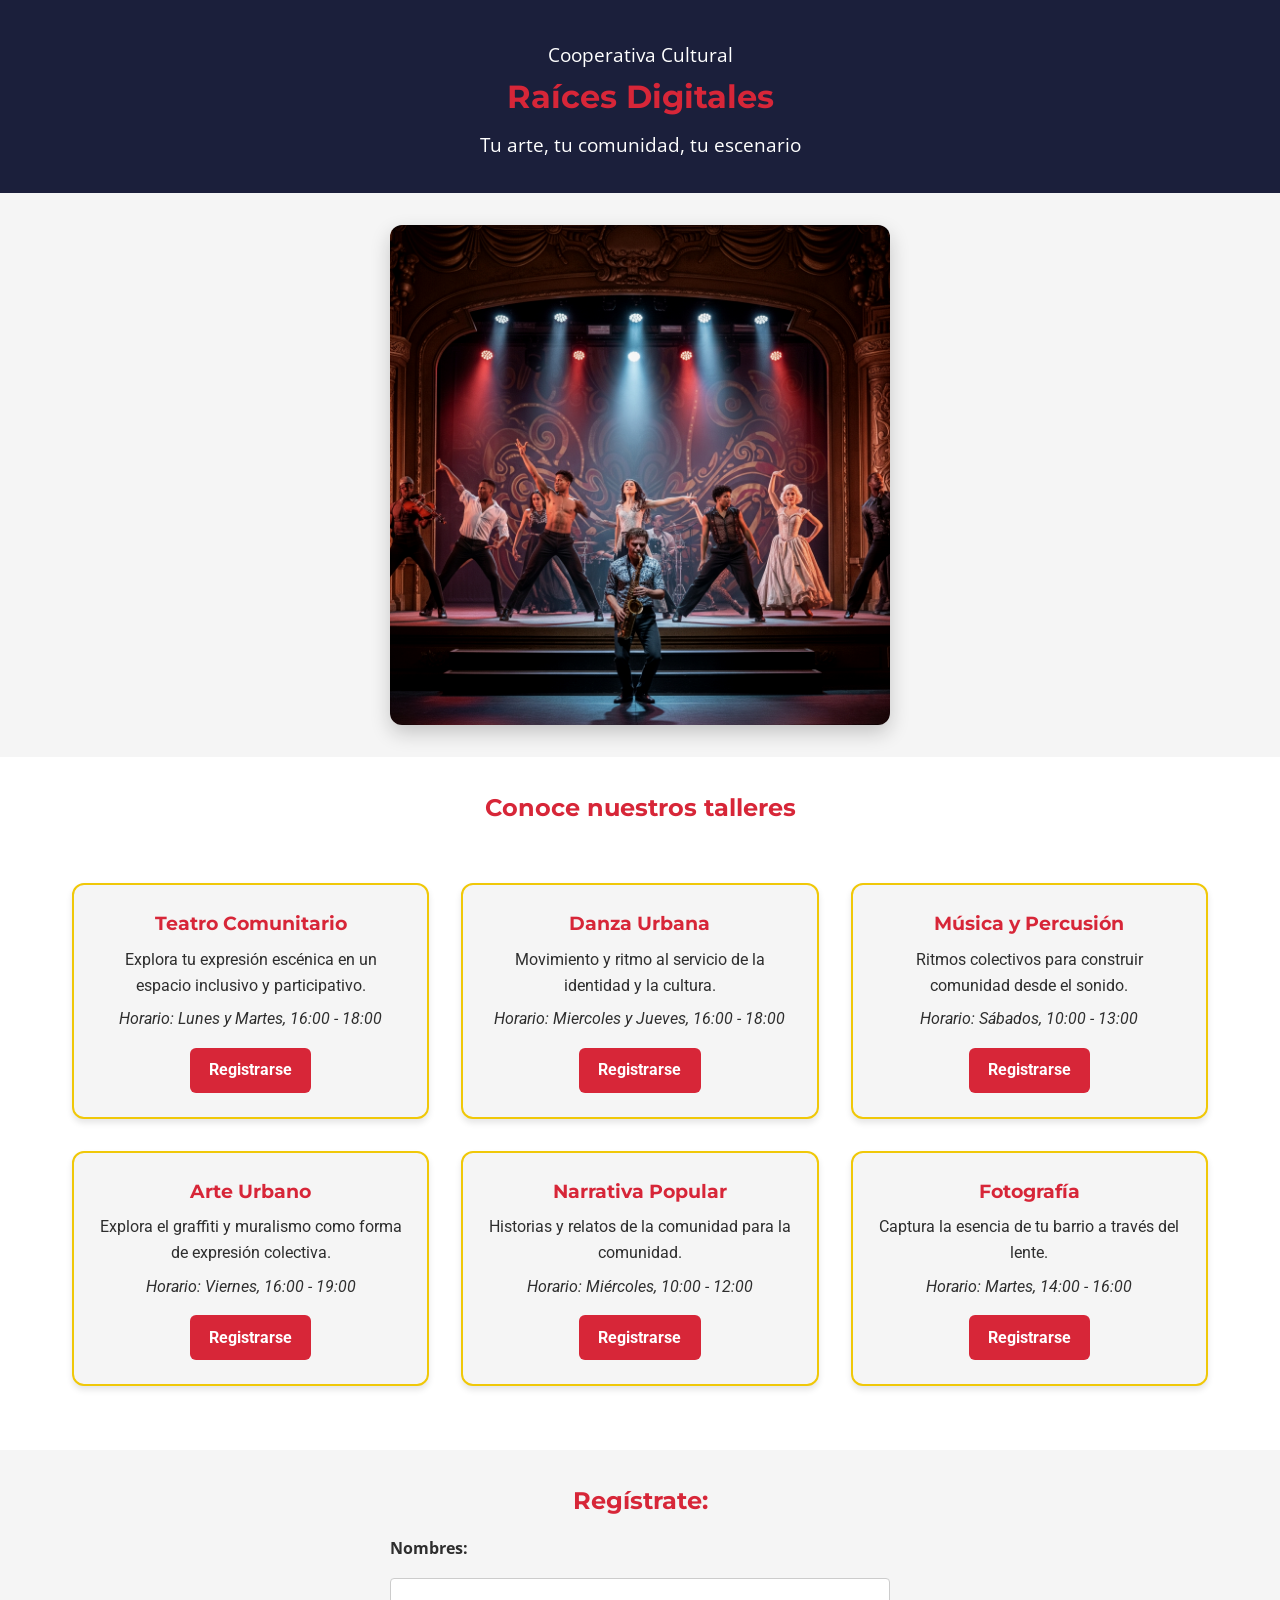
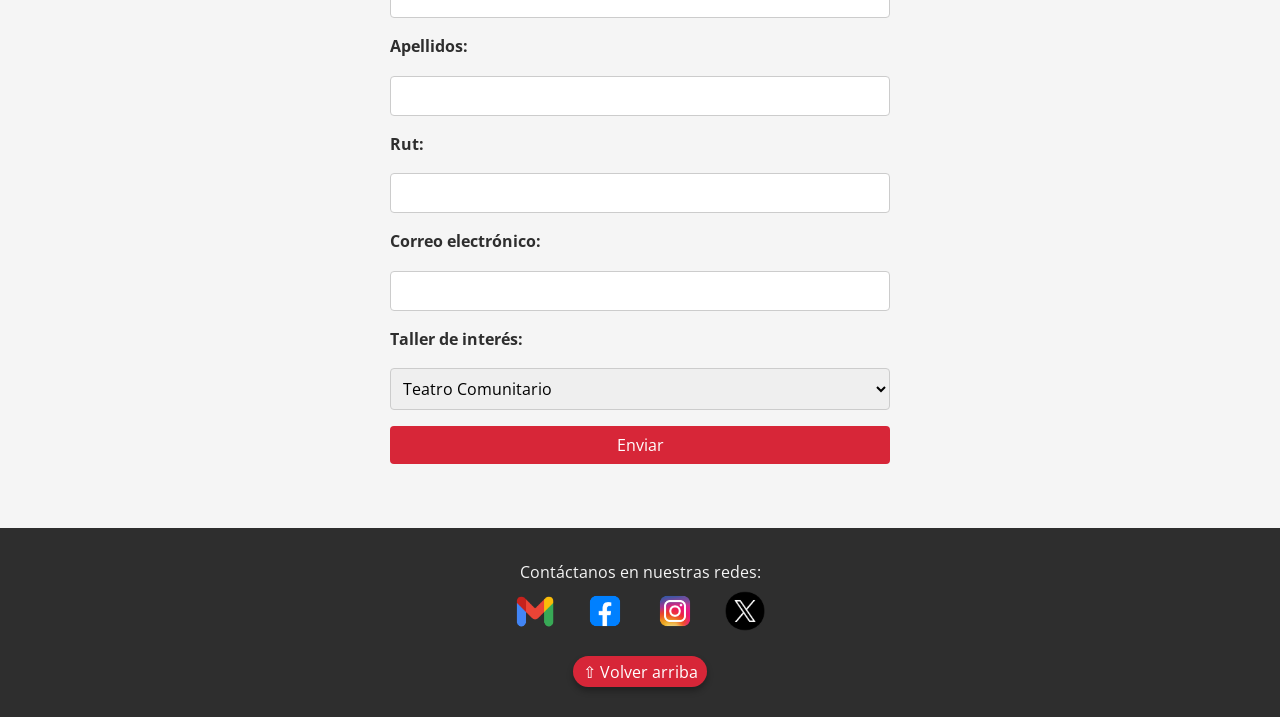
==== Evaluaciones/Sumativa 2/index.html @ 77fc4990 "2do trabajo" ====
<!DOCTYPE html>
<html lang="es">
<head>
  <meta charset="UTF-8" />
  <meta name="viewport" content="width=device-width, initial-scale=1.0" />
  <title>Raíces Digitales - Talleres</title>
  <link href="https://fonts.googleapis.com/css2?family=Montserrat:wght@600&family=Roboto&display=swap" rel="stylesheet">
  <link rel="stylesheet" href="css/style.css" />
</head>
<body>
  <header id="inicio">
    <p>Cooperativa Cultural</p>
    <h1>Raíces Digitales</h1>
    <p>Tu arte, tu comunidad, tu escenario</p>
  </header>

  <section class="presentacion">
  <img src="assets/arte-comunitario.png" alt="Arte comunitario urbano" />
  </section>

  <section class="talleres">
    <h2>Conoce nuestros talleres</h2>
    <div class="tarjetas">
      <div class="tarjeta">
        <h3>Teatro Comunitario</h3>
        <p>Explora tu expresión escénica en un espacio inclusivo y participativo.</p>
        <span>Horario: Lunes y Martes, 16:00 - 18:00</span>
        <a href="#registro" class="btn">Registrarse</a>
      </div>
      <div class="tarjeta">
        <h3>Danza Urbana</h3>
        <p>Movimiento y ritmo al servicio de la identidad y la cultura.</p>
        <span>Horario: Miercoles y Jueves, 16:00 - 18:00</span>
        <a href="#registro" class="btn">Registrarse</a>
      </div>
      <div class="tarjeta">
        <h3>Música y Percusión</h3>
        <p>Ritmos colectivos para construir comunidad desde el sonido.</p>
        <span>Horario: Sábados, 10:00 - 13:00</span>
        <a href="#registro" class="btn">Registrarse</a>
      </div>
      <div class="tarjeta">
        <h3>Arte Urbano</h3>
        <p>Explora el graffiti y muralismo como forma de expresión colectiva.</p>
        <span>Horario: Viernes, 16:00 - 19:00</span>
        <a href="#registro" class="btn">Registrarse</a>
      </div>
      <div class="tarjeta">
        <h3>Narrativa Popular</h3>
        <p>Historias y relatos de la comunidad para la comunidad.</p>
        <span>Horario: Miércoles, 10:00 - 12:00</span>
        <a href="#registro" class="btn">Registrarse</a>
      </div>
      <div class="tarjeta">
        <h3>Fotografía</h3>
        <p>Captura la esencia de tu barrio a través del lente.</p>
        <span>Horario: Martes, 14:00 - 16:00</span>
        <a href="#registro" class="btn">Registrarse</a>
      </div>
    </div>
  </section>

  <section class="contacto" id="registro">
    <h2>Regístrate:</h2>
    <form>
      <label for="nombres">Nombres:</label>
      <input type="text" id="nombres" name="nombres" required />

      <label for="apellidos">Apellidos:</label>
      <input type="text" id="apellidos" name="apellidos" required />     

      <label for="rut">Rut:</label>
      <input type=" " id="rut" name="rut" required />

      <label for="correo">Correo electrónico:</label>
      <input type="email" id="correo" name="correo" required />

      <label for="taller">Taller de interés:</label>
      <select id="taller" name="taller">
        <option value="teatro">Teatro Comunitario</option>
        <option value="danza">Danza Urbana</option>
        <option value="musica">Música y Percusión</option>
        <option value="arteurbano">Arte Urbano</option>
        <option value="narrativa">Narrativa Popular</option>
        <option value="fotografia">Fotografía Social</option>
      </select>

      <button type="submit">Enviar</button>
    </form>
  </section>

<footer>
  <p>Contáctanos en nuestras redes:</p>
  <div class="redes">
    <span><img src="assets/email.png" alt="Email"></span>
    <span><img src="assets/facebook.png" alt="Facebook"></span>
    <span><img src="assets/instagram.png" alt="Instagram"></span>
    <span><img src="assets/twitter.png" alt="Twitter"></span>
  </div>
  <a href="#inicio" class="volver-arriba">&#8679; Volver arriba</a>
</footer>
</body>
</html>
---- Evaluaciones/Sumativa 2/css/style.css ----
@import url('https://fonts.googleapis.com/css2?family=Montserrat:wght@600&family=Open+Sans&display=swap');

:root {
  --color-primario: #D72638;
  --color-secundario: #1B1F3B;
  --color-complementario: #F0C808;
  --color-neutral-claro: #F5F5F5;
  --color-neutral-oscuro: #2E2E2E;
  --fuente-titulos: 'Montserrat', sans-serif;
  --fuente-texto: 'Open Sans', sans-serif;
}

* {
  box-sizing: border-box;
  margin: 0;
  padding: 0;
}

body {
  font-family: var(--fuente-texto);
  background-color: var(--color-neutral-claro);
  color: var(--color-neutral-oscuro);
  line-height: 1.6;
}

header {
  background-color: var(--color-secundario);
  color: white;
  text-align: center;
  padding: 2rem 1rem;
}

header h1 {
  font-family: var(--fuente-titulos);
  font-size: 2rem;
  color: var(--color-primario);
}

header p {
  font-size: 1.2rem;
  margin-top: 0.5rem;
}

.presentacion img {
  width: 100%;
  max-width: 500px;
  height: auto;
  display: block;
  margin: 2rem auto;
  border-radius: 12px;
  box-shadow: 0 8px 20px rgba(0, 0, 0, 0.2);
  transition: transform 0.4s ease, box-shadow 0.4s ease, filter 0.4s ease;
  filter: contrast(1.05) brightness(0.97);
}

.presentacion img:hover {
  transform: scale(1.03);
  box-shadow: 0 12px 28px rgba(0, 0, 0, 0.3);
  filter: contrast(1.1) brightness(1);
}

.talleres {
  padding: 2rem 1rem;
  background-color: white;
}

.talleres h2 {
  text-align: center;
  margin-bottom: 1.5rem;
  color: var(--color-primario);
  font-family: var(--fuente-titulos);
}

.tarjetas {
  display: grid;
  grid-template-columns: repeat(auto-fit, minmax(300px, 1fr));
  gap: 2rem;
  max-width: 1200px;
  margin: 0 auto;
  padding: 2rem;
  justify-items: center;
}

.tarjeta {
  background-color: #F5F5F5;
  border: 2px solid #F0C808;
  padding: 1.5rem;
  border-radius: 12px;
  box-shadow: 0 4px 6px rgba(0,0,0,0.1);
  text-align: center;
  font-family: 'Roboto', sans-serif;
}

.btn {
  display: inline-block;
  margin-top: 1rem;
  padding: 0.6rem 1.2rem;
  background-color: #D72638;
  color: white;
  text-decoration: none;
  border-radius: 6px;
  font-weight: bold;
}

.btn:hover {
  background-color: #b71c2a;
  transition: background-color 0.3s ease;
}

.tarjeta h3 {
  margin-bottom: 0.5rem;
  font-family: var(--fuente-titulos);
  color: var(--color-primario);
}

.tarjeta span {
  display: block;
  margin-top: 0.5rem;
  font-style: italic;
}

.contacto {
  padding: 2rem 1rem;
  background-color: var(--color-neutral-claro);
}

.contacto h2 {
  text-align: center;
  margin-bottom: 1rem;
  color: var(--color-primario);
  font-family: var(--fuente-titulos);
}

form {
  max-width: 500px;
  margin: 0 auto;
  display: flex;
  flex-direction: column;
  gap: 1rem;
}

label {
  font-weight: bold;
}

input, select, button {
  padding: 0.5rem;
  font-size: 1rem;
  border-radius: 4px;
  border: 1px solid #ccc;
  font-family: var(--fuente-texto);
}

button {
  background-color: var(--color-primario);
  color: white;
  border: none;
  cursor: pointer;
  transition: background-color 0.3s;
}

button:hover {
  background-color: #b81e2c;
}

footer {
  background-color: var(--color-neutral-oscuro);
  color: white;
  text-align: center;
  padding: 1rem;
  margin-top: 2rem;
}

@media (max-width: 768px) {
  .tarjetas {
    flex-direction: column;
    align-items: center;
  }
}

.volver-arriba {
  position: static;
  bottom: 20px;
  right: 20px;
  z-index: 1000;
  font-size: 1rem;
  text-decoration: none;
  background-color: #D72638;
  color: white;
  padding: 0.3rem 0.6rem;
  border-radius: 50px;
  box-shadow: 0 4px 6px rgba(0, 0, 0, 0.3);
  transition: background-color 0.3s ease;
}

.volver-arriba:hover {
  background-color: #b71c2a;
}

footer {
  background-color: #2E2E2E;
  color: #F5F5F5;
  padding: 2rem;
  text-align: center;
  position: relative;
}

footer .redes {
  margin-bottom: 1rem;
}

footer .redes img {
  width: 50px;
  height: 50px;
  margin: 0 0.5rem;
  transition: transform 0.3s ease;
}

footer .redes img:hover {
  transform: scale(1.2);
}
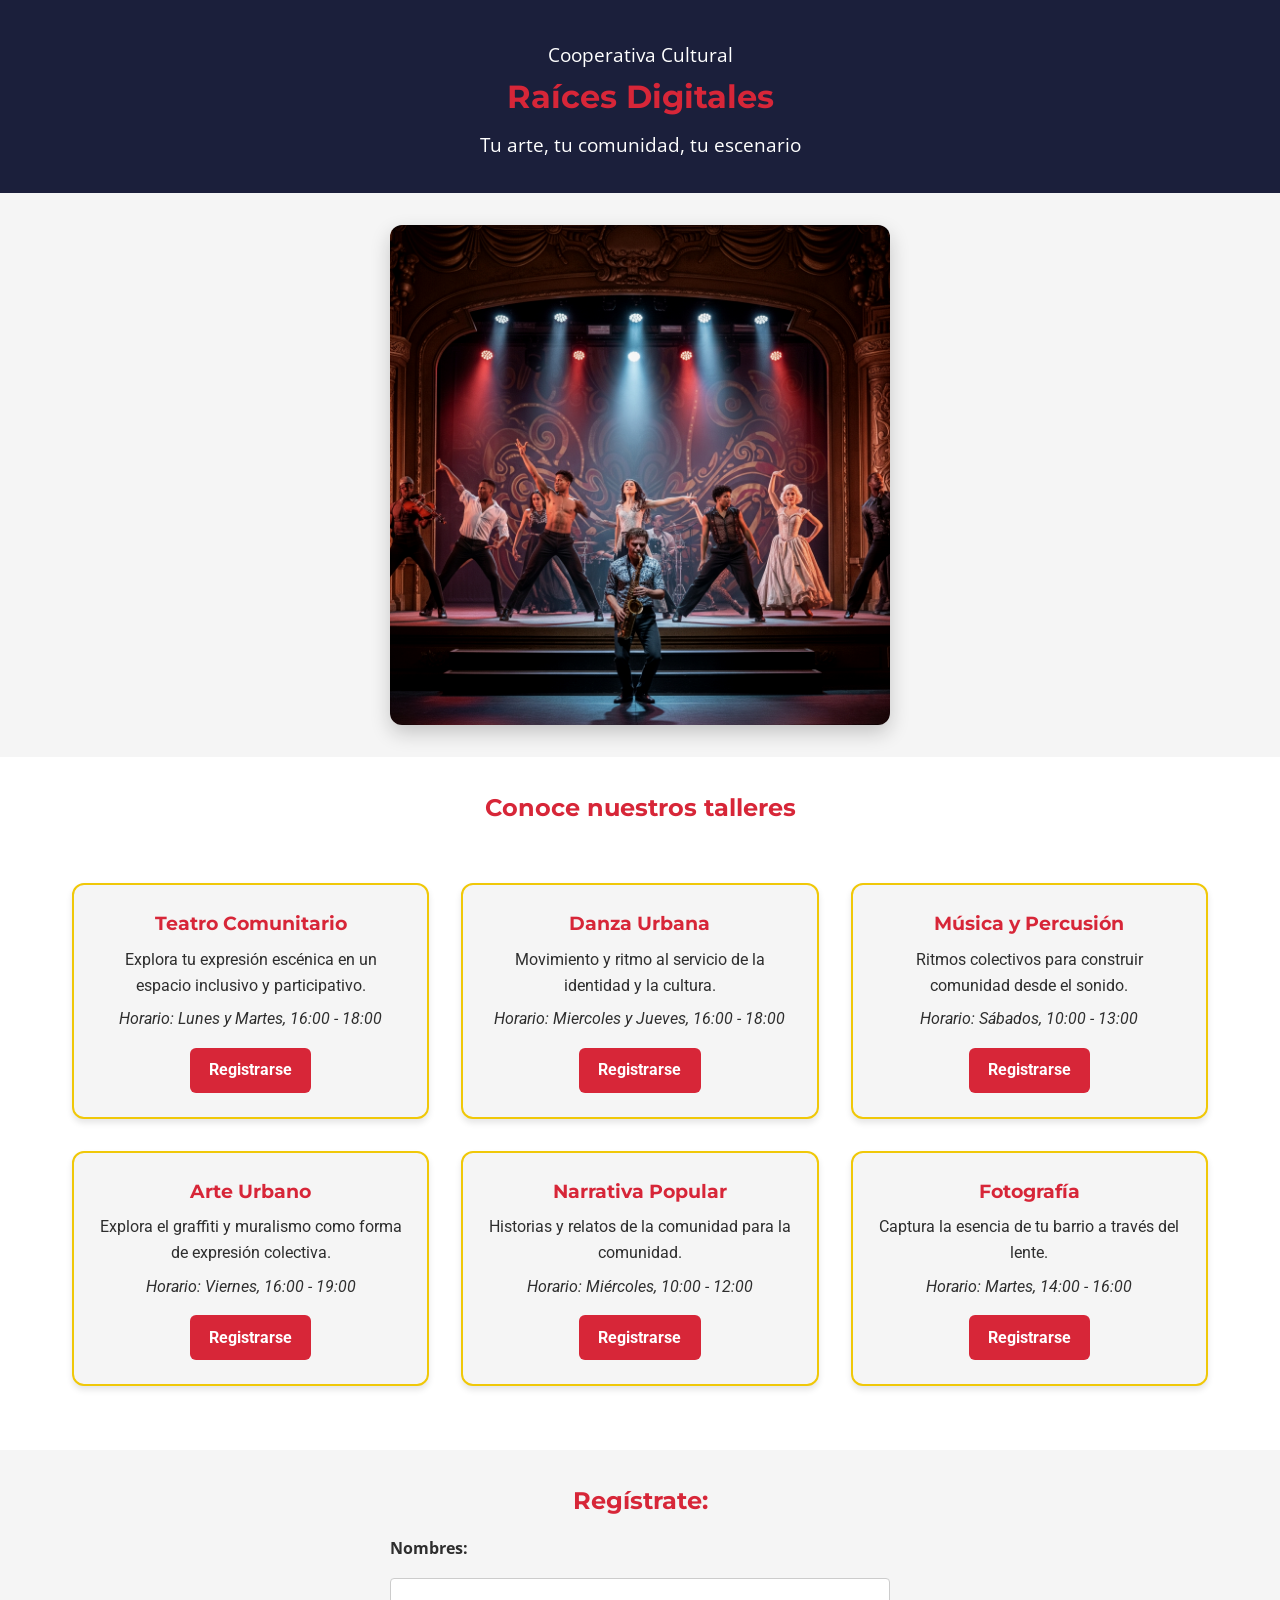
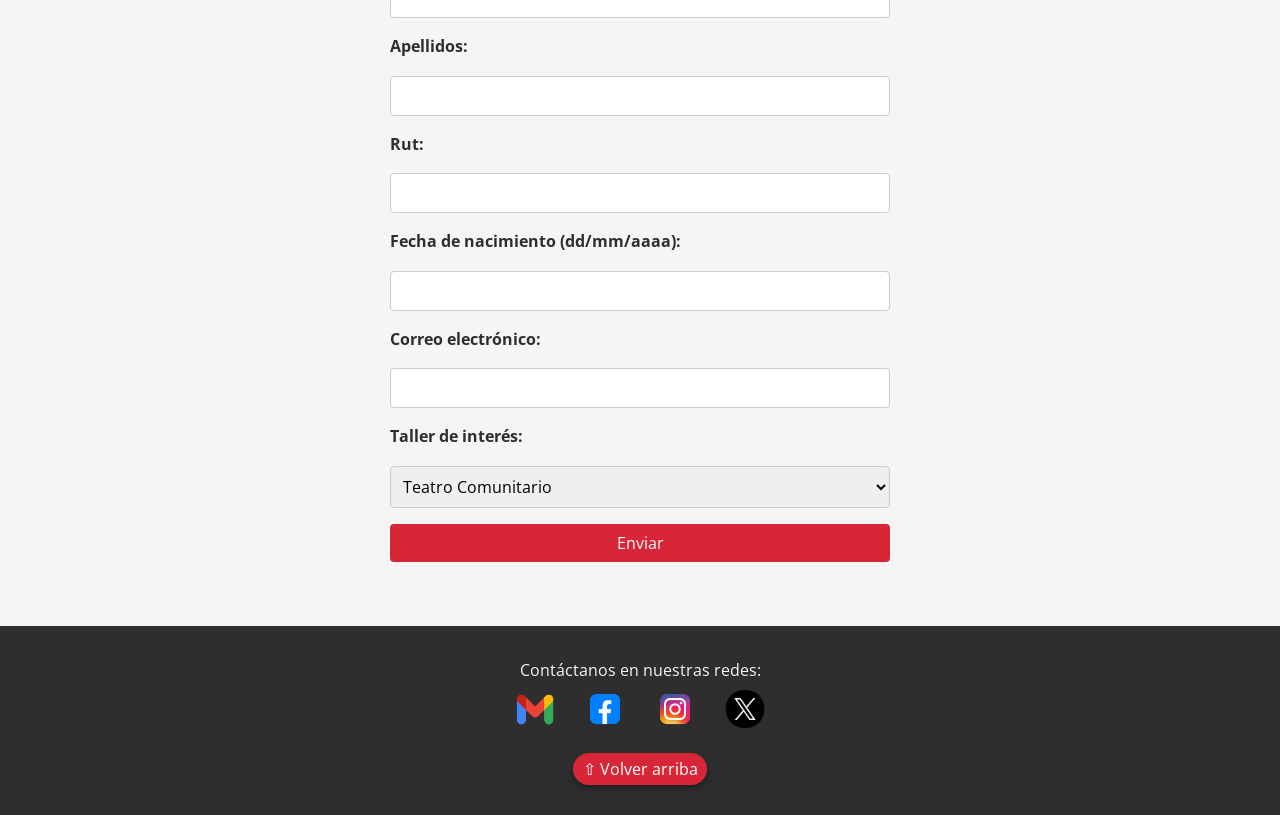
==== commit c5fb8d49: "pequeño avance" ====
--- a/Evaluaciones/Sumativa 2/index.html
+++ b/Evaluaciones/Sumativa 2/index.html
@@ -66,11 +66,24 @@
       <label for="nombres">Nombres:</label>
       <input type="text" id="nombres" name="nombres" required />
 
+<!--       <script>
+        function separar(){
+          let nombre = document.getElementById('nombre').value;
+          let 
+
+        }
+
+
+      </script> -->
+
       <label for="apellidos">Apellidos:</label>
       <input type="text" id="apellidos" name="apellidos" required />     
 
       <label for="rut">Rut:</label>
       <input type=" " id="rut" name="rut" required />
+
+      <label for="fecha de nacimiento">Fecha de nacimiento (dd/mm/aaaa):</label>
+      <input type="fecha" id="fecha" name="fecha" required />
 
       <label for="correo">Correo electrónico:</label>
       <input type="email" id="correo" name="correo" required />
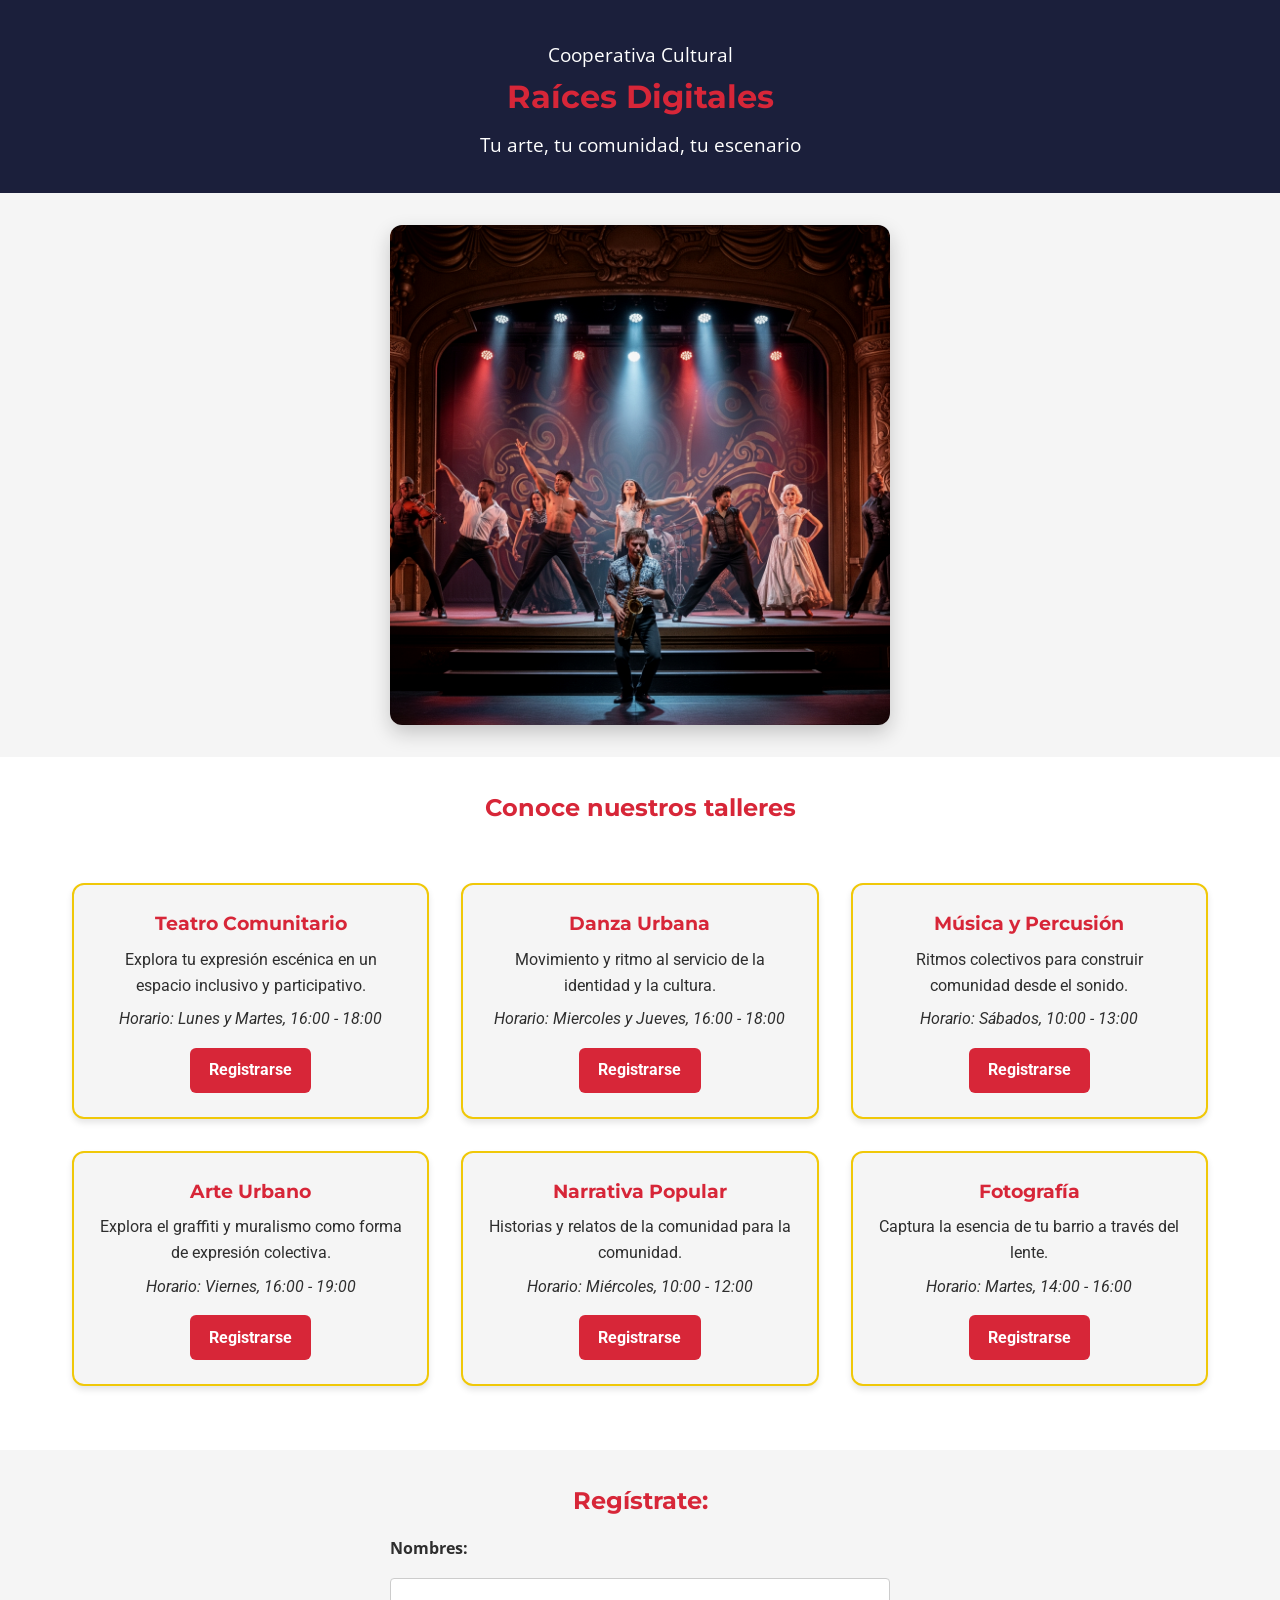
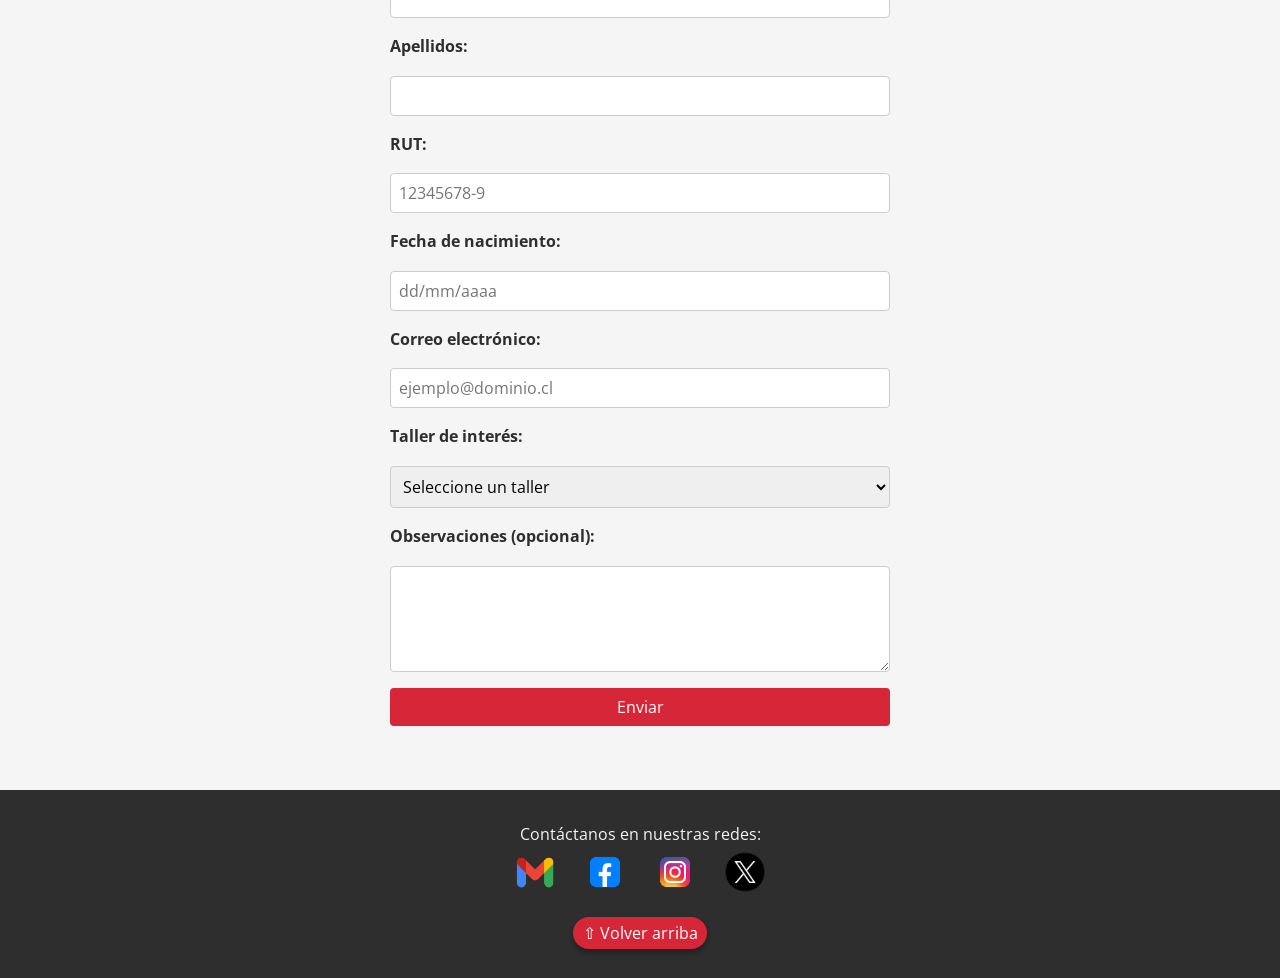
==== commit fe6325e2: "ajustes fomulario/css" ====
--- a/Evaluaciones/Sumativa 2/index.html
+++ b/Evaluaciones/Sumativa 2/index.html
@@ -62,34 +62,25 @@
 
   <section class="contacto" id="registro">
     <h2>Regístrate:</h2>
-    <form>
+    <form id="formulario">
       <label for="nombres">Nombres:</label>
-      <input type="text" id="nombres" name="nombres" required />
-
-<!--       <script>
-        function separar(){
-          let nombre = document.getElementById('nombre').value;
-          let 
-
-        }
-
-
-      </script> -->
+      <input type="text" id="nombres" name="nombres" required>
 
       <label for="apellidos">Apellidos:</label>
-      <input type="text" id="apellidos" name="apellidos" required />     
+      <input type="text" id="apellidos" name="apellidos" required>
 
-      <label for="rut">Rut:</label>
-      <input type=" " id="rut" name="rut" required />
+      <label for="rut">RUT:</label>
+      <input type="text" id="rut" name="rut" placeholder="12345678-9" required>
 
-      <label for="fecha de nacimiento">Fecha de nacimiento (dd/mm/aaaa):</label>
-      <input type="fecha" id="fecha" name="fecha" required />
+      <label for="fecha">Fecha de nacimiento:</label>
+      <input type="text" id="fecha" name="fecha" placeholder="dd/mm/aaaa" required>
 
       <label for="correo">Correo electrónico:</label>
-      <input type="email" id="correo" name="correo" required />
+      <input type="email" id="correo" name="correo" placeholder="ejemplo@dominio.cl" required>
 
       <label for="taller">Taller de interés:</label>
-      <select id="taller" name="taller">
+      <select id="taller" name="taller" required>
+        <option value="">Seleccione un taller</option>
         <option value="teatro">Teatro Comunitario</option>
         <option value="danza">Danza Urbana</option>
         <option value="musica">Música y Percusión</option>
@@ -97,6 +88,9 @@
         <option value="narrativa">Narrativa Popular</option>
         <option value="fotografia">Fotografía Social</option>
       </select>
+
+      <label for="observaciones">Observaciones (opcional):</label>
+      <textarea id="observaciones" name="observaciones" rows="4"></textarea>
 
       <button type="submit">Enviar</button>
     </form>
--- a/Evaluaciones/Sumativa 2/css/style.css
+++ b/Evaluaciones/Sumativa 2/css/style.css
@@ -219,3 +219,13 @@
 footer .redes img:hover {
   transform: scale(1.2);
 }
+
+textarea {
+  padding: 0.5rem;
+  font-size: 1rem;
+  font-family: var(--fuente-texto);
+  border-radius: 4px;
+  border: 1px solid #ccc;
+  resize: vertical;
+  min-height: 80px;
+}
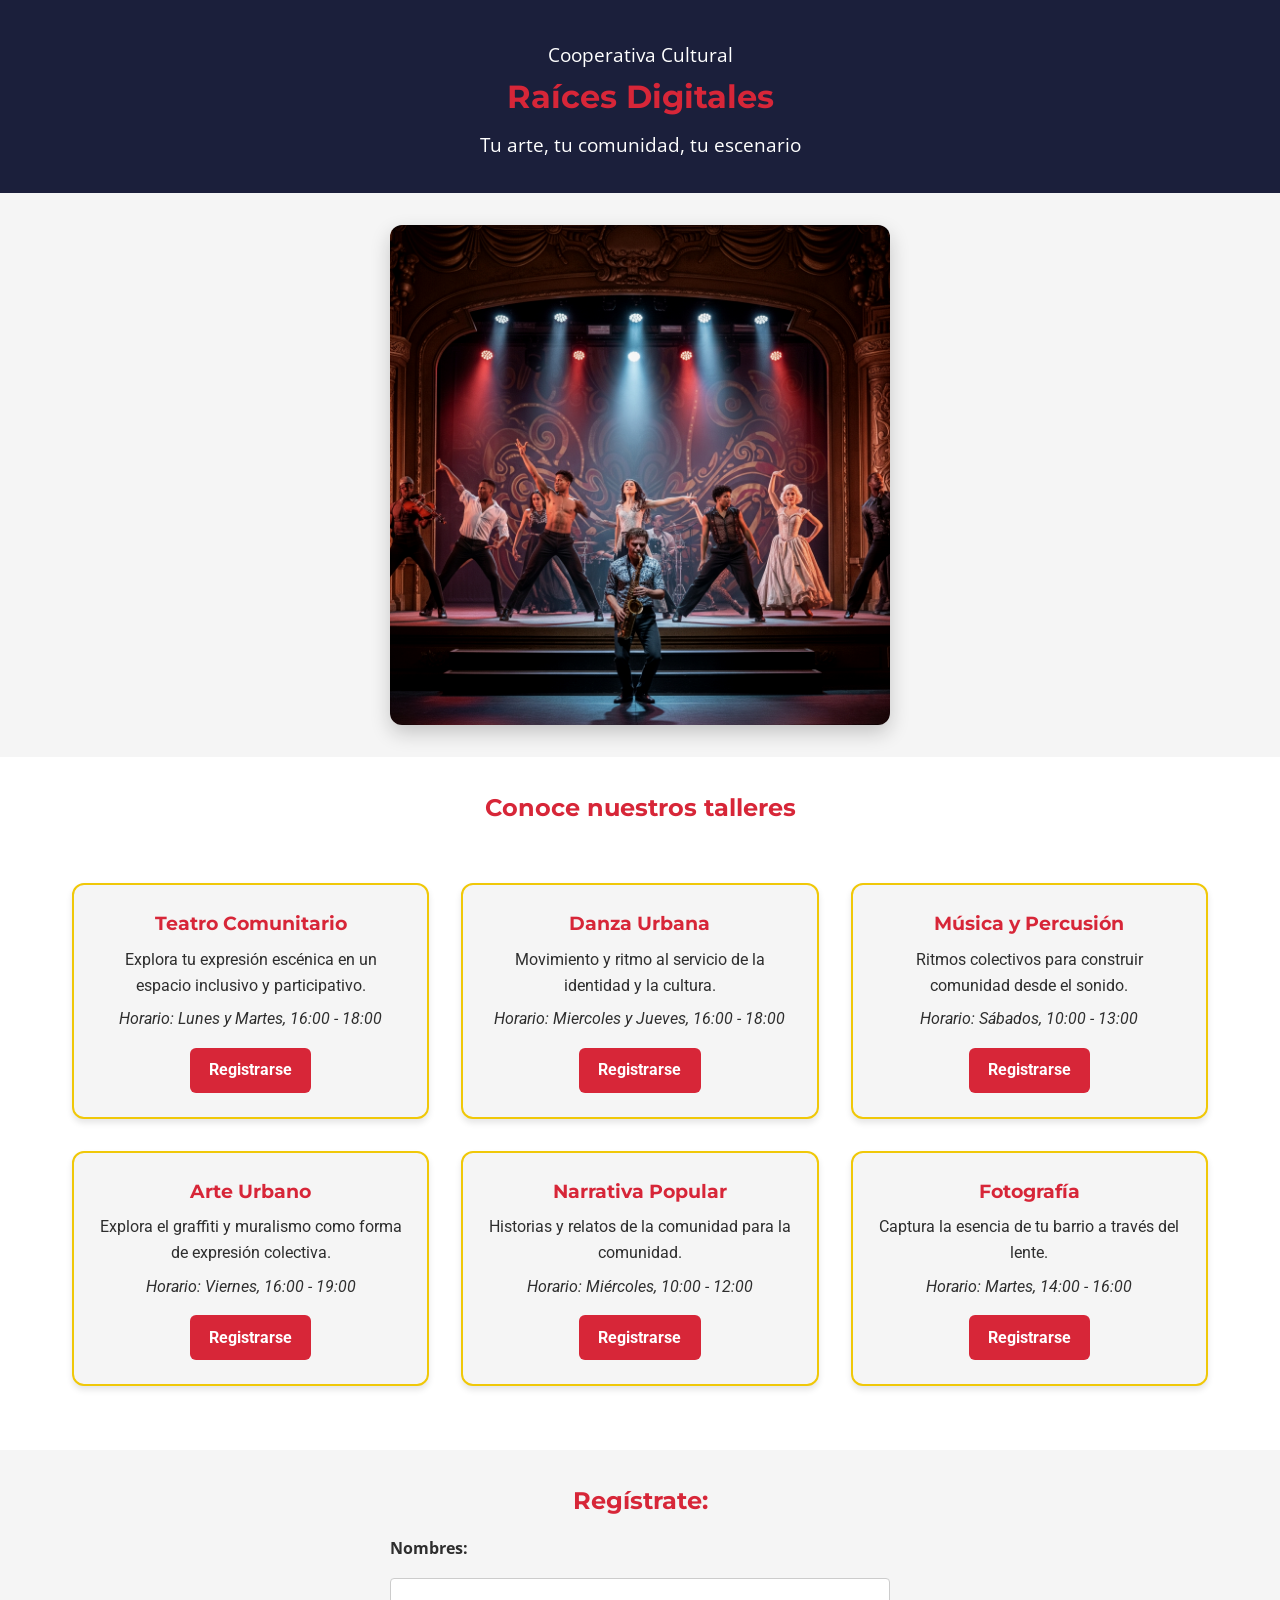
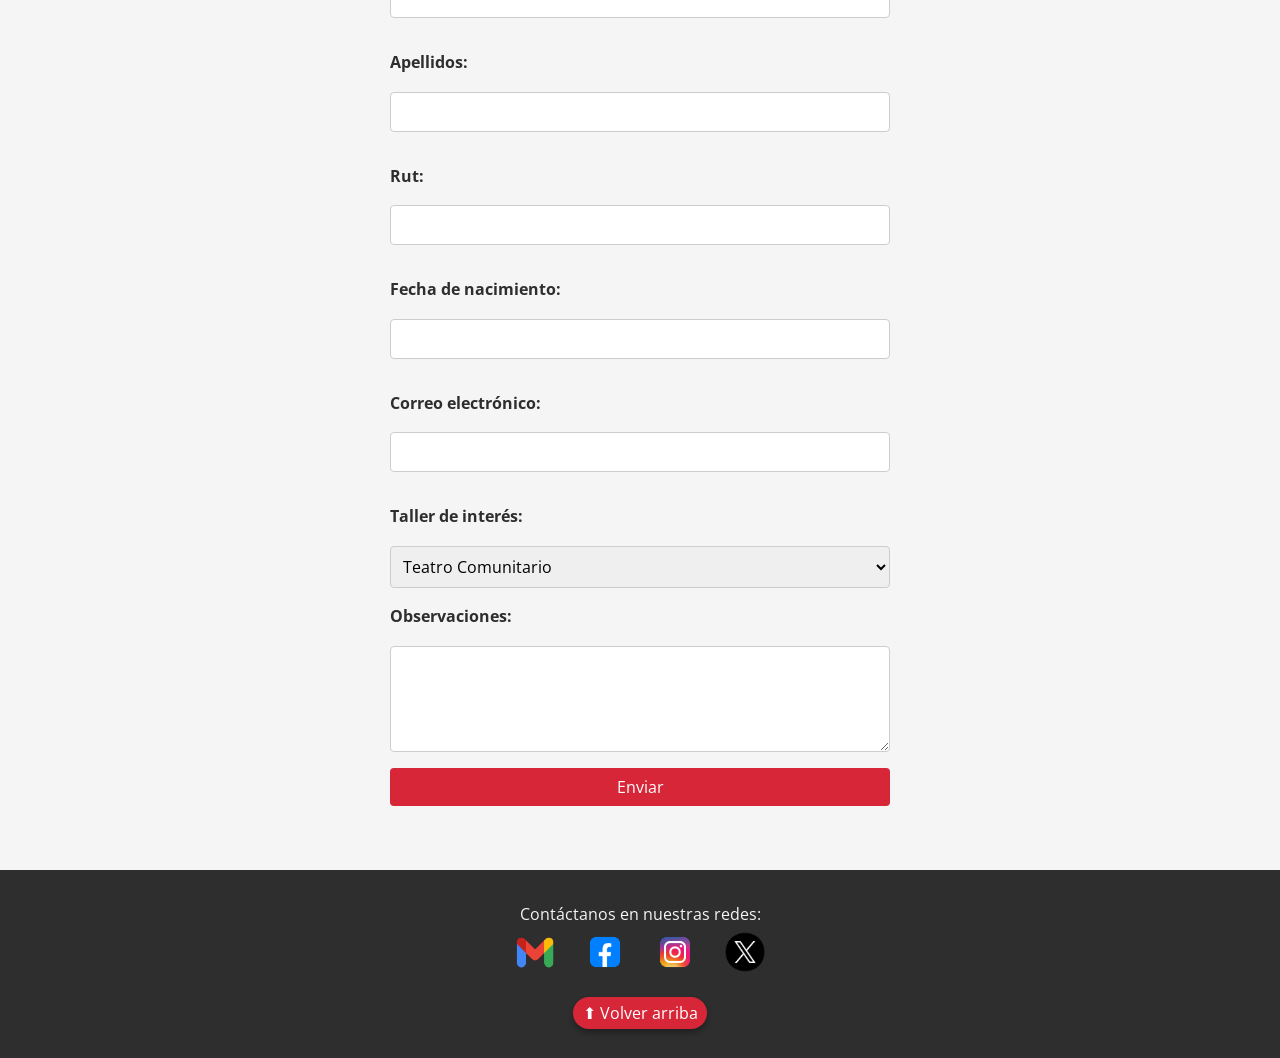
==== commit e0072cf2: "creacion de script" ====
--- a/Evaluaciones/Sumativa 2/index.html
+++ b/Evaluaciones/Sumativa 2/index.html
@@ -6,6 +6,7 @@
   <title>Raíces Digitales - Talleres</title>
   <link href="https://fonts.googleapis.com/css2?family=Montserrat:wght@600&family=Roboto&display=swap" rel="stylesheet">
   <link rel="stylesheet" href="css/style.css" />
+
 </head>
 <body>
   <header id="inicio">
@@ -15,7 +16,7 @@
   </header>
 
   <section class="presentacion">
-  <img src="assets/arte-comunitario.png" alt="Arte comunitario urbano" />
+    <img src="assets/arte-comunitario.png" alt="Arte comunitario urbano" />
   </section>
 
   <section class="talleres">
@@ -62,25 +63,29 @@
 
   <section class="contacto" id="registro">
     <h2>Regístrate:</h2>
-    <form id="formulario">
+    <form onsubmit="return validarFormulario()">
       <label for="nombres">Nombres:</label>
-      <input type="text" id="nombres" name="nombres" required>
+      <input type="text" id="nombres" name="nombres" required />
+      <span class="error" id="error-nombres"></span>
 
       <label for="apellidos">Apellidos:</label>
-      <input type="text" id="apellidos" name="apellidos" required>
-
-      <label for="rut">RUT:</label>
-      <input type="text" id="rut" name="rut" placeholder="12345678-9" required>
+      <input type="text" id="apellidos" name="apellidos" required />
+      <span class="error" id="error-apellidos"></span>
+
+      <label for="rut">Rut:</label>
+      <input type="text" id="rut" name="rut" required />
+      <span class="error" id="error-rut"></span>
 
       <label for="fecha">Fecha de nacimiento:</label>
-      <input type="text" id="fecha" name="fecha" placeholder="dd/mm/aaaa" required>
+      <input type="text" id="fecha" name="fecha" required />
+      <span class="error" id="error-fecha"></span>
 
       <label for="correo">Correo electrónico:</label>
-      <input type="email" id="correo" name="correo" placeholder="ejemplo@dominio.cl" required>
+      <input type="email" id="correo" name="correo" required />
+      <span class="error" id="error-correo"></span>
 
       <label for="taller">Taller de interés:</label>
-      <select id="taller" name="taller" required>
-        <option value="">Seleccione un taller</option>
+      <select id="taller" name="taller">
         <option value="teatro">Teatro Comunitario</option>
         <option value="danza">Danza Urbana</option>
         <option value="musica">Música y Percusión</option>
@@ -89,22 +94,134 @@
         <option value="fotografia">Fotografía Social</option>
       </select>
 
-      <label for="observaciones">Observaciones (opcional):</label>
-      <textarea id="observaciones" name="observaciones" rows="4"></textarea>
+      <label for="observaciones">Observaciones:</label>
+      <textarea id="observaciones" name="observaciones" rows="4" maxlength="300"></textarea>
 
       <button type="submit">Enviar</button>
     </form>
   </section>
 
-<footer>
-  <p>Contáctanos en nuestras redes:</p>
-  <div class="redes">
-    <span><img src="assets/email.png" alt="Email"></span>
-    <span><img src="assets/facebook.png" alt="Facebook"></span>
-    <span><img src="assets/instagram.png" alt="Instagram"></span>
-    <span><img src="assets/twitter.png" alt="Twitter"></span>
-  </div>
-  <a href="#inicio" class="volver-arriba">&#8679; Volver arriba</a>
-</footer>
+  <footer>
+    <p>Contáctanos en nuestras redes:</p>
+    <div class="redes">
+      <span><img src="assets/email.png" alt="Email"></span>
+      <span><img src="assets/facebook.png" alt="Facebook"></span>
+      <span><img src="assets/instagram.png" alt="Instagram"></span>
+      <span><img src="assets/twitter.png" alt="Twitter"></span>
+    </div>
+    <a href="#inicio" class="volver-arriba">⬆ Volver arriba</a>
+  </footer>
+
+  <script>
+    function mostrarError(idCampo, mensaje) {
+      document.getElementById(idCampo).textContent = mensaje;
+      const input = idCampo.replace('error-', '');
+      document.getElementById(input).classList.add('error-input');
+    }
+
+    function limpiarError(idCampo) {
+      document.getElementById(idCampo).textContent = '';
+      const input = idCampo.replace('error-', '');
+      document.getElementById(input).classList.remove('error-input');
+    }
+
+    function validarFormulario() {
+      const errores = document.querySelectorAll('.error');
+      for (let e of errores) {
+        if (e.textContent !== '') {
+          alert("Por favor corrige los errores antes de enviar.");
+          return false;
+        }
+      }
+      return true;
+    }
+
+    document.getElementById('nombres').addEventListener('input', function () {
+      const valor = this.value.trim();
+      const regex = /^[a-zA-ZÁÉÍÓÚÑáéíóúñ\s]+$/;
+      if (!regex.test(valor)) {
+        mostrarError('error-nombres', 'Solo se permiten letras y espacios.');
+      } else {
+        limpiarError('error-nombres');
+      }
+    });
+
+    document.getElementById('apellidos').addEventListener('input', function () {
+      const valor = this.value.trim();
+      const regex = /^[a-zA-ZÁÉÍÓÚÑáéíóúñ\s]+$/;
+      if (!regex.test(valor)) {
+        mostrarError('error-apellidos', 'Solo se permiten letras y espacios.');
+      } else {
+        limpiarError('error-apellidos');
+      }
+    });
+
+    document.getElementById('rut').addEventListener('blur', function () {
+      const rut = this.value.trim();
+      const rutRegex = /^\d{7,8}-[\dkK]$/;
+      if (!rutRegex.test(rut)) {
+        mostrarError('error-rut', 'Formato inválido. Ej: 12345678-9');
+      } else {
+        const [numero, dv] = rut.split('-');
+        if (calcularDV(numero) !== dv.toUpperCase()) {
+          mostrarError('error-rut', 'Dígito verificador incorrecto.');
+        } else {
+          limpiarError('error-rut');
+        }
+      }
+    });
+
+    function calcularDV(rut) {
+      let suma = 0;
+      let multiplo = 2;
+      for (let i = rut.length - 1; i >= 0; i--) {
+        suma += parseInt(rut[i]) * multiplo;
+        multiplo = multiplo === 7 ? 2 : multiplo + 1;
+      }
+      const resto = 11 - (suma % 11);
+      if (resto === 11) return '0';
+      if (resto === 10) return 'K';
+      return resto.toString();
+    }
+
+    document.getElementById('fecha').addEventListener('blur', function () {
+      const fecha = this.value.trim();
+      const partes = fecha.split('/');
+      if (partes.length !== 3) {
+        mostrarError('error-fecha', 'Formato debe ser dd/mm/aaaa');
+        return;
+      }
+
+      const [dd, mm, aaaa] = partes.map(Number);
+      if (dd < 1 || dd > 31 || mm < 1 || mm > 12 || aaaa < 1900) {
+        mostrarError('error-fecha', 'Fecha fuera de rango válido');
+        return;
+      }
+
+      const hoy = new Date();
+      const nac = new Date(aaaa, mm - 1, dd);
+      const edad = hoy.getFullYear() - nac.getFullYear();
+      const m = hoy.getMonth() - nac.getMonth();
+      const d = hoy.getDate() - nac.getDate();
+      const edadReal = (m < 0 || (m === 0 && d < 0)) ? edad - 1 : edad;
+
+      if (edadReal < 14) {
+        mostrarError('error-fecha', 'Debes tener al menos 14 años');
+      } else {
+        limpiarError('error-fecha');
+      }
+    });
+
+    document.getElementById('correo').addEventListener('input', function () {
+      const valor = this.value.trim();
+      const correoRegex = /^[a-zA-Z0-9._-]+@[a-zA-Z0-9.-]+\.[a-zA-Z0-9]{2,}$/;
+      if (!correoRegex.test(valor)) {
+        mostrarError('error-correo', 'Correo no válido. Ej: persona@dominio.cl');
+      } else {
+        limpiarError('error-correo');
+      }
+    });
+  </script>
+
 </body>
 </html>
--- a/Evaluaciones/Sumativa 2/css/style.css
+++ b/Evaluaciones/Sumativa 2/css/style.css
@@ -228,4 +228,19 @@
   border: 1px solid #ccc;
   resize: vertical;
   min-height: 80px;
-}+}
+
+.error {
+  color: #D72638;
+  font-size: 0.9rem;
+  margin-top: -0.5rem;
+  margin-bottom: 0.5rem;
+  display: block;
+}
+
+input.error-input,
+select.error-input {
+  border: 2px solid #D72638;
+}
+
+
